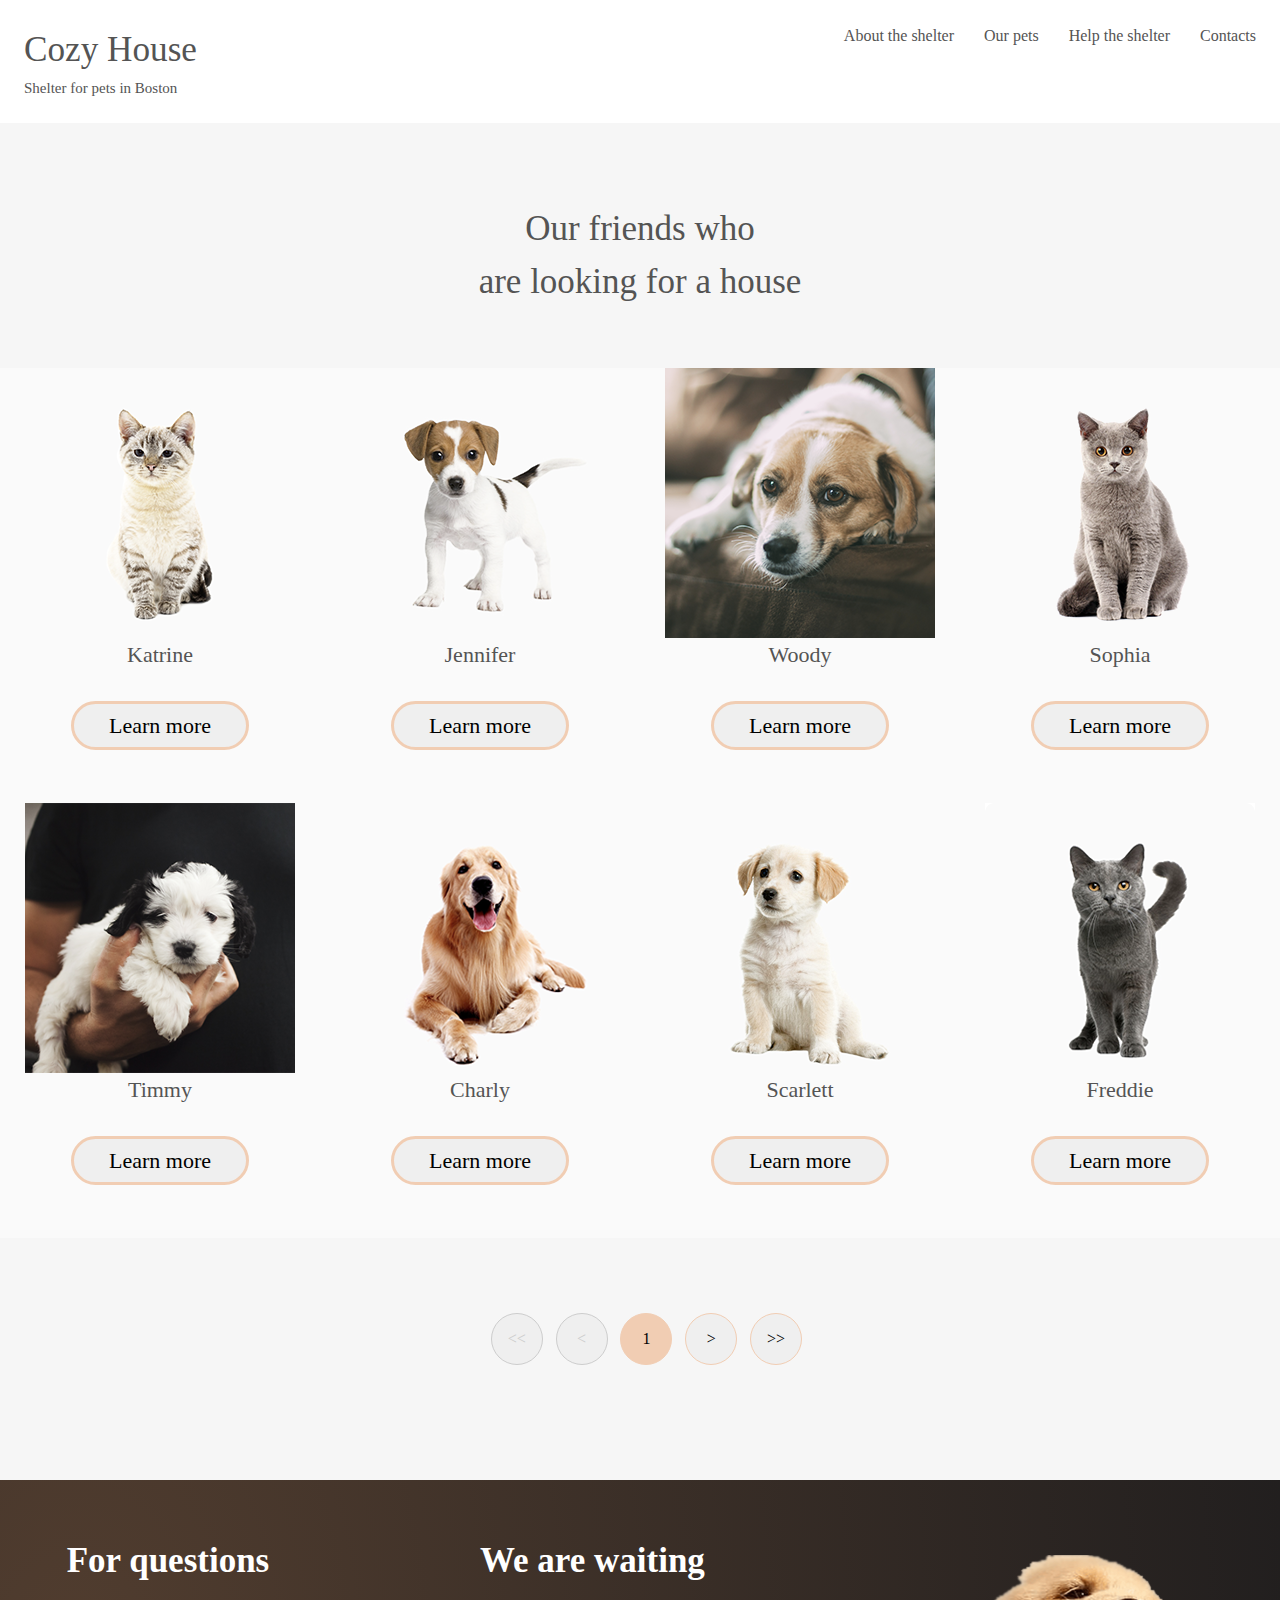
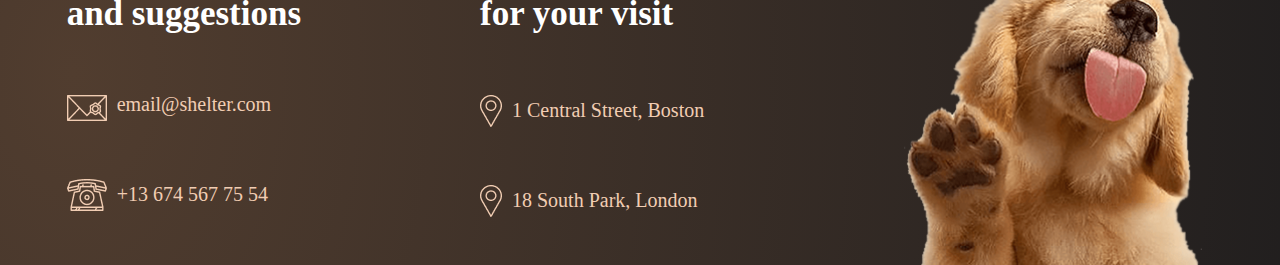
==== Our pets/our_pets.html @ c7be61e6 "Our pets" ====
<!DOCTYPE html>
<html lang="en">
<head>
    <meta charset="UTF-8">
    <meta http-equiv="X-UA-Compatible" content="IE=edge">
    <meta name="viewport" content="width=device-width, initial-scale=1.0">
    <title>Document</title>
    <link rel="stylesheet" href="/style/header.css">
    <link rel="stylesheet" href="/style/footer.css">
    <link rel="stylesheet" href="/style.css">
    <link rel="stylesheet" href="/style/slider.css">
    <link rel="stylesheet" href="/Our pets/our_pets_style.css">
</head>
<body>
    <header>
        <div class="menu">
            <div class="logo">
                <p class="cozy_house">Cozy House</p>
                <p class="shelter">Shelter for pets in Boston</p>
            </div>
            <div class="sub_menu">
                <p><a href="/index.html">About the shelter</a></p>
                <p><a href="/Our pets/our_pets.html">Our pets</a></p>
                <p><a href="">Help the shelter</a></p>
                <p><a href="">Contacts</a></p>
            </div>
        </div>
    </header>
    <section>
        <h3>Our friends who <br> are looking for a house</h3>
        <div class="slider_body">
            <div class="slider_item ">
                <img src="/images/animals/1.png" alt="">
                <p class="name">Katrine</p>
                <button onclick="createWindow(0)">Learn more</button>
            </div>
            <div class="slider_item ">
                <img src="/images/animals/2.png" alt="">
                <p class="name">Jennifer</p>
                <button onclick="createWindow(0)">Learn more</button>
            </div>
            <div class="slider_item ">
                <img src="/images/animals/3.png" alt="">
                <p class="name">Woody</p>
                <button onclick="createWindow(0)">Learn more</button>
            </div>
            <div class="slider_item ">
                <img src="/images/animals/4.png" alt="">
                <p class="name">Sophia</p>
                <button onclick="createWindow(0)">Learn more</button>
            </div>
            <div class="slider_item ">
                <img src="/images/animals/5.png" alt="">
                <p class="name">Timmy</p>
                <button onclick="createWindow(0)">Learn more</button>
            </div>
            <div class="slider_item ">
                <img src="/images/animals/6.png" alt="">
                <p class="name">Charly</p>
                <button onclick="createWindow(0)">Learn more</button>
            </div>
            <div class="slider_item ">
                <img src="/images/animals/7.png" alt="">
                <p class="name">Scarlett</p>
                <button onclick="createWindow(0)">Learn more</button>
            </div>
            <div class="slider_item ">
                <img src="/images/animals/8.png" alt="">
                <p class="name">Freddie</p>
                <button onclick="createWindow(0)">Learn more</button>
            </div>
        </div>
        <div class="buttons">
            <button style="color:#CDCDCD; border: 1px #CDCDCD solid;"><<</button>
            <button style="color:#CDCDCD; border: 1px #CDCDCD solid;"><</button>
            <button style="background: #F1CDB3;">1</button>
            <button class="active">></button>
            <button class="active">>></button>
        </div>
    </section>
    <footer>
        <div>
            <h3>For questions <br> and suggestions</h3>
            <p class="email">email@shelter.com</p>
            <p class="phone">+13 674 567 75 54</p>
        </div>
        <div>
            <h3>We are waiting <br> for your visit</h3>
            <p class="location">1 Central Street, Boston </p>
            <p class="location">18 South Park, London </p>
        </div>
        <img src="/images/footer/footer-puppy.png" alt="">
    </footer>
</body>
</html>
---- style/header.css ----
header{
    background: radial-gradient(100% 215.42% at 0% 0%, #5B483A 0%, #262425 100%), linear-gradient(0deg, #211F20, #211F20);
    padding-top: 35px;
    padding: 24px;
    height: 100%;
}
.menu{
    display: flex;
    justify-content: space-between;
}
.sub_menu{
    display: flex;
}
.sub_menu p{
    padding-left:30px ;
}
.sub_menu p a{
    color: #CDCDCD;
    text-decoration: none
}
.cozy_house{
    color: #F1CDB3;
    font-weight: 400;
    font-size: 35.2px;
}
.shelter{
    font-size: 15px;
    color: #FFFFFF;
}
.sub_header{
    display: flex;
    justify-content: space-between;
}
header .text{
    align-self: center;
    position: relative;
    bottom: 20px;
}
.text h2{
    text-align: 44px;
    font-weight: 400;
    color: #FFFFFF;
}
.text p{
    color: #CDCDCD;
    width: 460px;
}
.text button{
    font-size: 22px;
    font-weight: 400;
    padding: 10px 45px;
    border-radius: 60px;
    background-color: #F1CDB3;
    border: 3px #FDDCC4 solid;
}
.text h2, .text p{
    padding-bottom: 42px;
}
p a:hover {
    border-bottom: 3px solid #F1CDB3;
    cursor: pointer;
    color: #fff;
}
.text button:hover{
    background-color: #FFFFFF;

}
header img{
    position: relative;
    top: 25px;
}
---- style/footer.css ----
footer{
    background: radial-gradient(110.67% 538.64% at 5.73% 50%, #513D2F 0%, #1A1A1C 100%),linear-gradient(0deg, #211F20, #211F20);
    display: flex;
    padding-top: 55px;
    display: flex;
    justify-content: space-around;
}
.location::before{
    content: url('/images/footer/pin.png');
    position: relative;
    right: 10px;
    top: 10px;
}
.email::before{
    content: url('/images/footer/mail.png');
    position: relative;
    right: 10px;
    top: 10px;
}
.phone::before{
    content: url('/images/footer/phone.png');
    position: relative;
    right: 10px;
    top: 10px;
}
footer p{
    color: #F1CDB3;
    font-size: 20px;
    padding-bottom: 50px;
    width: 260px;
}
footer h3{
    color: #fff;
    font-size: 35px;
    padding-bottom: 45px;
    position: relative;
    right: 10px;
}
footer img{
    width: 300px;
    height: 310px;
    position: relative;
    top: 20px;
}
---- style.css ----
/* Указываем box sizing */
*,
*::before,
*::after {
  box-sizing: border-box;
}

/* Убираем внутренние отступы */
ul[class],
ol[class] {
  padding: 0;
}

/* Убираем внешние отступы */
body,
h1,
h2,
h3,
h4,
p,
ul[class],
ol[class],
li,
figure,
figcaption,
blockquote,
dl,
dd {
  margin: 0;
}

/* Выставляем основные настройки по-умолчанию для body */
body {
  min-height: 100vh;
  scroll-behavior: smooth;
  text-rendering: optimizeSpeed;
  line-height: 1.5;
}

/* Удаляем стандартную стилизацию для всех ul и il, у которых есть атрибут class*/
ul[class],
ol[class] {
  list-style: none;
}

/* Элементы a, у которых нет класса, сбрасываем до дефолтных стилей */
a:not([class]) {
  text-decoration-skip-ink: auto;
}

/* Упрощаем работу с изображениями */
img {
  max-width: 100%;
  display: block;
}

/* Указываем понятную периодичность в потоке данных у article*/
article > * + * {
  margin-top: 1em;
}

/* Наследуем шрифты для инпутов и кнопок */
input,
button,
textarea,
select {
  font: inherit;
}

/* Удаляем все анимации и переходы для людей, которые предпочитай их не использовать */
@media (prefers-reduced-motion: reduce) {
  * {
    animation-duration: 0.01ms !important;
    animation-iteration-count: 1 !important;
    transition-duration: 0.01ms !important;
    scroll-behavior: auto !important;
  }
}

body{
  width: 400;
}
---- style/slider.css ----
.slider{
    background-color: #F6F6F6;
    color: #545454;
}


.slider h3{
    padding-top: 80px;
    padding-bottom: 60px;
    text-align: center;
    font-size: 35px;
}
.slider_body{
    display: flex;
    position: relative;
}
.slider_item{
    min-width: 420px;
    height: 435px;
    margin: 0px 100px;
    font-size: 22px;
    background-color: #FAFAFA;
}
.active{
    display: block;
}
.slider_item img{
    /* padding-bottom: 30px; */

    display: block;
    margin-left: auto;
    margin-right: auto 
}
.slider_item p{
    text-align: center;
    color: #545454;
    padding-bottom: 30px;
}
.slider_item button{
    text-align: center;
    font-size: 22px;
    font-weight: 400;
    padding: 5px 35px;
    border-radius: 60px;
    border: 3px #F1CDB3 solid;
    position: relative;
    left: 50%;
    transform: translate(-50%, 0);
}
.to_know{
    font-size: 17px;
    font-weight: 400;
    padding: 5px 35px;
    border-radius: 60px;
    background: #F1CDB3;
    border: 0px;
    position: relative;
    left: 50%;
    transform: translate(-50%, 0);
    margin-top: 60px;
    margin-bottom: 100px;
    padding: 10px 40px;
    border: 3px #F1CDB3 solid;
}

.slider .next{
    transform: rotate(180deg);
    position: relative;
    left: 96%
}
.slider .next, .slider .prev{
    position: relative;
    bottom: 300px;
    width: 52px;
    height: 52px;
    border: 1px #F1CDB3 solid;
    display: flex;
    justify-content: center;
    align-items: center;
    border-radius: 100px;
}
.slider .prev{
    position: relative;
    left: 1%;
}
.slider .next:hover, .slider .prev:hover{
    background-color: #F1CDB3 ;
}
.slider_item button:hover{
    background-color: #F1CDB3 ;
}
.to_know:hover{

    background-color: #fff ;
}
---- Our pets/our_pets_style.css ----
header{
    background: white;
}
header p, header a{
    color: #545454 !important;
}
header a:hover{
    color: #292929 !important;
}
.slider_body{
    flex-wrap: wrap;
    justify-content: center;
}
.slider_item{
    margin: 0;
    min-width: 0;
    flex-basis: 25%;
}
section{
    background: #F6F6F6;
}
section h3{
    padding-top: 80px;
    padding-bottom: 60px;
    color: #545454;
    font-weight: normal;
    font-size: 35px;
    text-align: center;
}
.buttons{
    padding-top: 75px;
    padding-bottom: 115px;
    display: flex;
    justify-content: center;
}
.buttons button{
    width: 52px;
    height: 52px;
    margin-left: 1%;
    border: 1px #F1CDB3 solid;
    display: flex;
    justify-content: center;
    align-items: center;
    border-radius: 100px;
}
.active:hover{
    background:#F1CDB3 ;
}
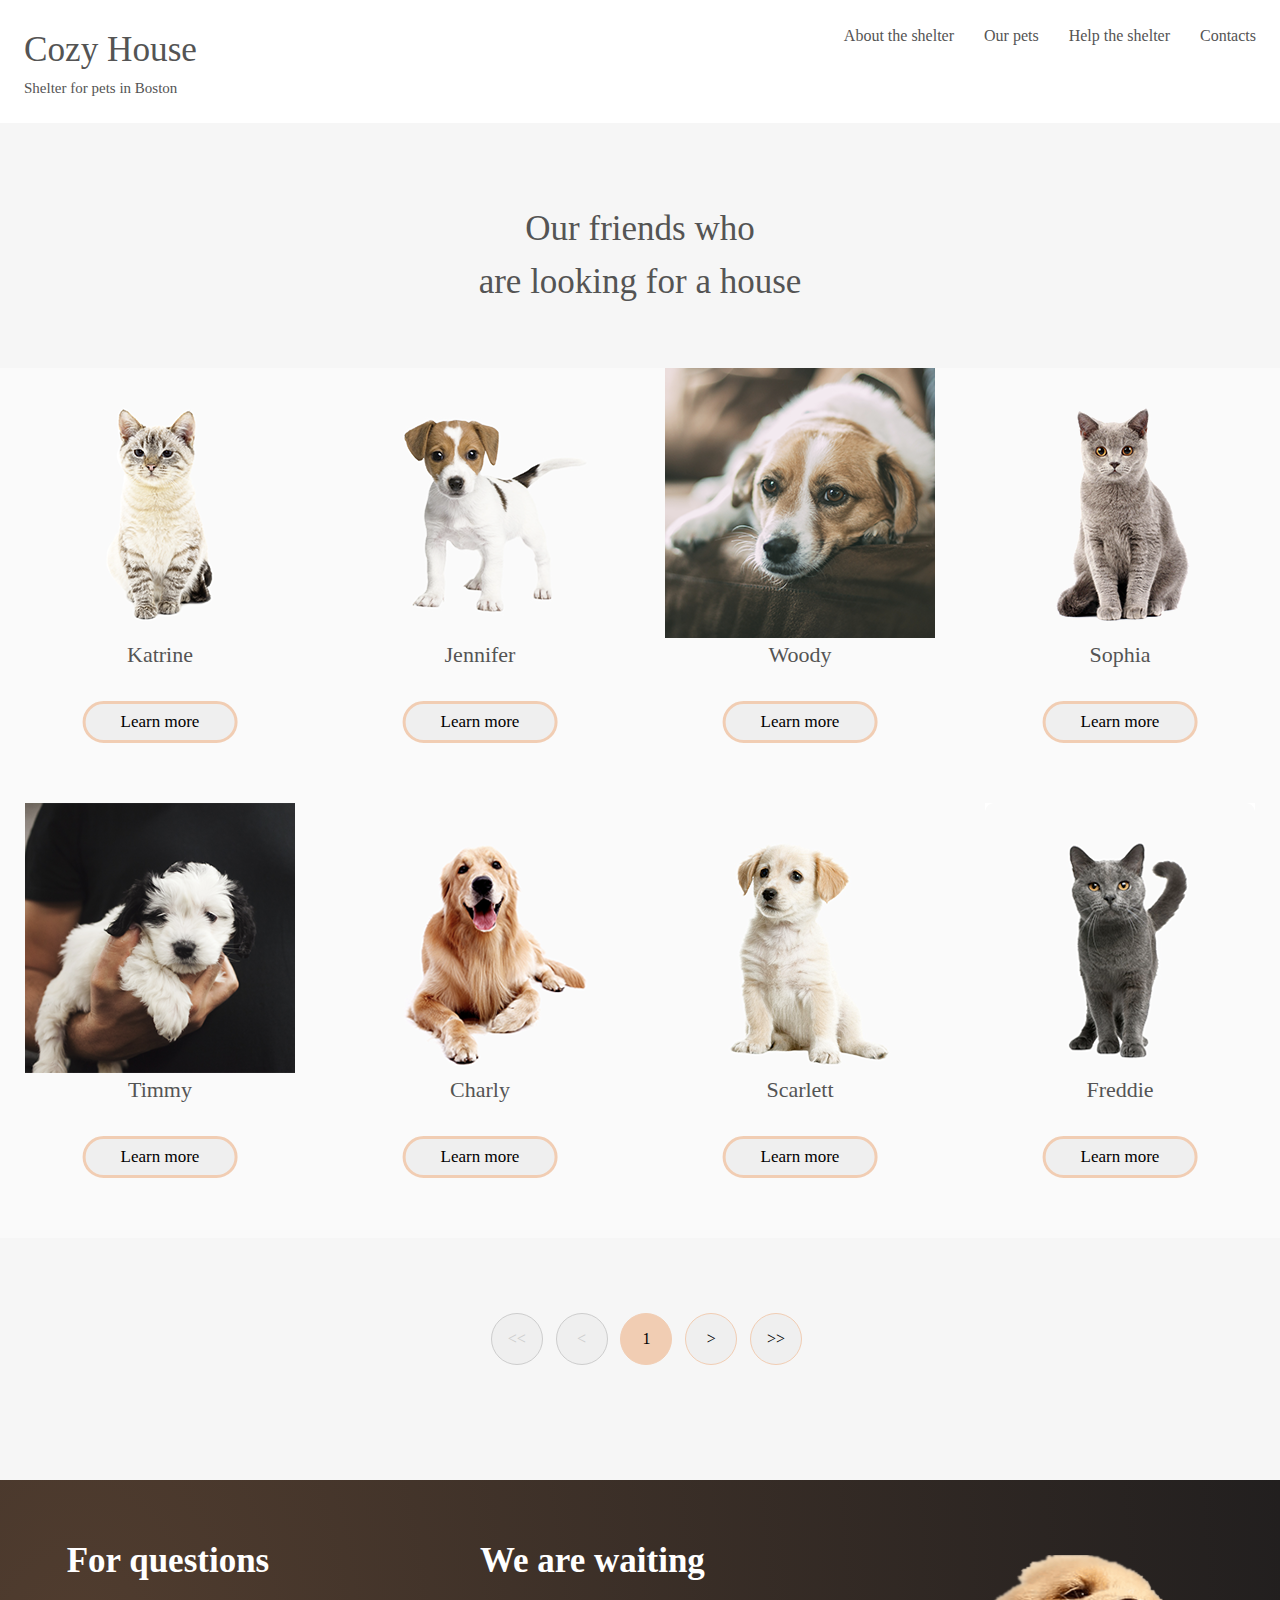
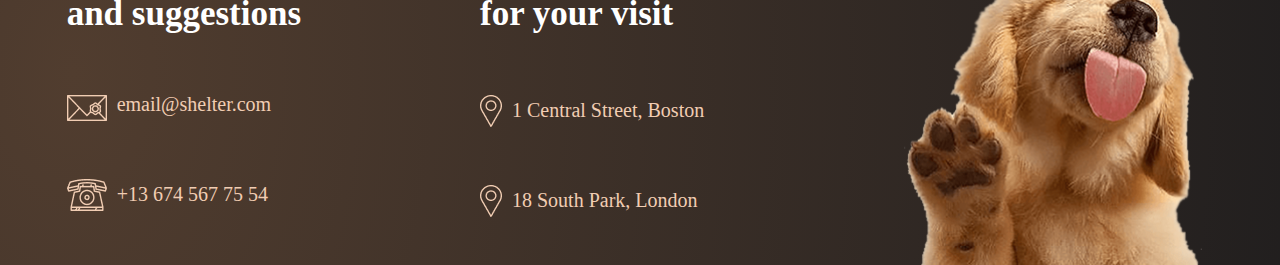
==== commit 8566d86b: "adapt Our pets.html" ====
--- a/Our pets/our_pets.html
+++ b/Our pets/our_pets.html
@@ -10,21 +10,38 @@
     <link rel="stylesheet" href="/style.css">
     <link rel="stylesheet" href="/style/slider.css">
     <link rel="stylesheet" href="/Our pets/our_pets_style.css">
+    <link rel="stylesheet" href="/style/menu.css">
 </head>
 <body>
     <header>
-        <div class="menu">
+        <input type="checkbox" id="nav-toggle" hidden>
+        <nav class="nav">
             <div class="logo">
                 <p class="cozy_house">Cozy House</p>
                 <p class="shelter">Shelter for pets in Boston</p>
             </div>
-            <div class="sub_menu">
-                <p><a href="/index.html">About the shelter</a></p>
-                <p><a href="/Our pets/our_pets.html">Our pets</a></p>
-                <p><a href="">Help the shelter</a></p>
-                <p><a href="">Contacts</a></p>
+            <ul>
+                <li><p><a href="/index.html ">About the shelter</a></p>
+                <li><p><a href="/Our pets/our_pets.html">Our pets</a></p>
+                <li><p><a href="">Help the shelter</a></p>
+                <li><p><a href="">Contacts</a></p>
+            </ul>
+        </nav>
+            <div class="menu" >
+                <div class="logo">
+                    <p class="cozy_house">Cozy House</p>
+                    <p class="shelter">Shelter for pets in Boston</p>
+                </div>
+                    <label for="nav-toggle" class="nav-toggle" onclick></label>
+                  
+           
+                <div class="sub_menu">
+                    <p><a href="/index.html ">About the shelter</a></p>
+                    <p><a href="/Our pets/our_pets.html">Our pets</a></p>
+                    <p><a href="">Help the shelter</a></p>
+                    <p><a href="">Contacts</a></p>
+                </div>
             </div>
-        </div>
     </header>
     <section>
         <h3>Our friends who <br> are looking for a house</h3>
@@ -91,5 +108,6 @@
         </div>
         <img src="/images/footer/footer-puppy.png" alt="">
     </footer>
+    <script src="/Our pets/our_pets_sctipt.js" ></script>
 </body>
 </html>--- a/style/header.css
+++ b/style/header.css
@@ -68,4 +68,51 @@
 header img{
     position: relative;
     top: 25px;
-}+}
+@media screen and (max-width: 780px) {
+    header img{
+        width: 500px;
+        height: 570px;
+        margin: 0 auto;
+    }
+    header button{
+        position: relative;
+        left: 50%;
+        transform: translate(-50%, 0);
+    }
+    .sub_header{
+        padding-top: 40px;
+        flex-direction: column;
+    }
+}
+@media screen and (max-width: 480px){
+    .logo{
+        position: relative;
+        right: 50px;
+    }
+    header img{
+        width: 260px;
+        height: 270px;
+    }
+    header h2,  header p { 
+        padding: 0px 20%;
+        text-align: center;
+    }
+}
+
+
+
+
+
+
+
+
+
+
+
+
+
+
+
+
+
--- a/style/footer.css
+++ b/style/footer.css
@@ -1,6 +1,5 @@
 footer{
     background: radial-gradient(110.67% 538.64% at 5.73% 50%, #513D2F 0%, #1A1A1C 100%),linear-gradient(0deg, #211F20, #211F20);
-    display: flex;
     padding-top: 55px;
     display: flex;
     justify-content: space-around;
@@ -41,4 +40,19 @@
     height: 310px;
     position: relative;
     top: 20px;
+}
+@media screen and (max-width: 780px){
+    footer{
+        flex-wrap: wrap;
+    }
+    footer img{
+        display: block;
+        top: 0;
+        width: 300px;
+        height: 310px;
+    }
+    footer div{
+        flex: 0 1 50%;
+        padding-left: 40px;
+    }
 }--- a/style.css
+++ b/style.css
@@ -50,7 +50,7 @@
 
 /* Упрощаем работу с изображениями */
 img {
-  max-width: 100%;
+
   display: block;
 }
 
@@ -81,3 +81,10 @@
   width: 400;
 }
 
+@media screen and (max-width: 420px){
+
+   h3{
+      text-align: center !important;
+      font-size: 25px !important;
+  }
+}--- a/style/slider.css
+++ b/style/slider.css
@@ -2,7 +2,6 @@
     background-color: #F6F6F6;
     color: #545454;
 }
-
 
 .slider h3{
     padding-top: 80px;
@@ -11,11 +10,12 @@
     font-size: 35px;
 }
 .slider_body{
+    justify-content: center;
     display: flex;
     position: relative;
 }
 .slider_item{
-    min-width: 420px;
+    min-width: 20%;
     height: 435px;
     margin: 0px 100px;
     font-size: 22px;
@@ -25,8 +25,6 @@
     display: block;
 }
 .slider_item img{
-    /* padding-bottom: 30px; */
-
     display: block;
     margin-left: auto;
     margin-right: auto 
@@ -38,7 +36,7 @@
 }
 .slider_item button{
     text-align: center;
-    font-size: 22px;
+    font-size: 17px;
     font-weight: 400;
     padding: 5px 35px;
     border-radius: 60px;
@@ -66,9 +64,12 @@
 .slider .next{
     transform: rotate(180deg);
     position: relative;
-    left: 96%
+    left: 94%;
+    bottom: 150px;
+    
 }
 .slider .next, .slider .prev{
+    display: inline-block;
     position: relative;
     bottom: 300px;
     width: 52px;
@@ -78,6 +79,9 @@
     justify-content: center;
     align-items: center;
     border-radius: 100px;
+}
+.arrow{
+    display: flex;
 }
 .slider .prev{
     position: relative;
@@ -92,4 +96,62 @@
 .to_know:hover{
 
     background-color: #fff ;
+}
+
+@media screen and (max-width: 780px) {
+    .slider_item button{
+        padding: 2px 25px;
+    }
+    .slider .next{
+        left: 85%;
+    }
+    .slider_item{
+        margin: 0px 40px;
+    }
+    .slider_item img{
+        width: auto;
+        height: 40%;
+    }
+    .slider_item:nth-child(3){
+        display: none;
+    }
+    .slider .next, .slider .prev{
+        width: 42px;
+        height: 42px;
+    }
+}
+@media screen and (max-width: 420px) {
+    .slider_item:nth-child(2){
+        display: none;
+    }
+    .slider_item{
+        margin: 0;
+    }
+    .slider_item button{
+        font-size: 15px;
+        width: 100PX;
+        padding: 5px 10px ;
+    }
+    .slider_item img{
+        max-width: 200px;
+        position: relative;
+        height: 200px;
+    }
+    .slider_body{
+        height:300px;
+    }
+    .slider .next, .slider .prev{
+        left: 10%;
+        top: 30px;
+        bottom: 200px;
+        
+    }
+    .slider .next{
+        left: 65%;
+    }
+}
+@media screen and (max-width: 320px){
+    .slider .next{
+        left: 60%; 
+    }
 }--- a/Our pets/our_pets_style.css
+++ b/Our pets/our_pets_style.css
@@ -46,3 +46,23 @@
 .active:hover{
     background:#F1CDB3 ;
 }
+.nav{
+    background: #F6F6F6 !important;
+    font-size: 25px;
+}
+.nav-toggle::after{
+    color: black !important;
+}
+@media screen and (max-width: 770px) {
+    .slider_body{
+        height: 100%;
+    }
+    .slider_item {
+     flex-basis: 50%;
+    }
+}
+@media screen and (max-width: 320px) {
+    .slider_item {
+     flex-basis: 100%;
+    }
+}--- a/style/menu.css
+++ b/style/menu.css
@@ -0,0 +1,410 @@
+@charset "UTF-8";
+
+/**
+ * Переключаемая боковая панель навигации
+ * выдвигающаяся по клику слева
+ */
+
+.nav {
+    /*  ширна произвольная, не стесняйтесь экспериментировать */
+    width: 320px;
+    min-width: 320px;
+    /* фиксируем и выставляем высоту панели на максимум */
+    height: 100%;
+    position: fixed;
+    top: 0;
+    bottom: 0;
+    margin: 0;
+    /* сдвигаем (прячем) панель относительно левого края страницы */
+    left: -320px;
+    /* внутренние отступы */
+    padding: 15px 20px;
+    /* плавный переход смещения панели */
+    -webkit-transition: left 0.3s;
+    -moz-transition: left 0.3s;
+    transition: left 0.3s;
+    /* определяем цвет фона панели */
+    background: #292929;
+    /* поверх других элементов */
+    z-index: 2000;
+}
+.nav li p ,.nav li a{
+    color: #CDCDCD;
+    text-decoration: none;
+    padding: 0;
+    font-size: 25px;
+}
+.nav ul{
+    position: relative;
+    top: 260px;
+}
+/**
+ * Кнопка переключения панели
+ * тег <label>
+ */
+
+.nav-toggle {
+    /* абсолютно позиционируем */
+    position: absolute;
+    /* относительно левого края панели */
+    right: 30%;
+    width: 40px;
+    /* отступ от верхнего края панели */
+    top: 1em;
+    /* внутренние отступы */
+    padding: 0.5em;
+    /* определяем цвет фона переключателя
+     * чаще вчего в соответствии с цветом фона панели
+    */
+    background: inherit;
+    /* цвет текста */
+    color: #dadada;
+    /* вид курсора */
+    cursor: pointer;
+    /* размер шрифта */
+    font-size: 1.8em;
+    line-height: 1;
+    /* всегда поверх других элементов страницы */
+    z-index: 2001;
+    /* анимируем цвет текста при наведении */
+    -webkit-transition: color .25s ease-in-out;
+    -moz-transition: color .25s ease-in-out;
+    transition: color .25s ease-in-out;
+}
+
+
+/* определяем текст кнопки 
+ * символ Unicode (TRIGRAM FOR HEAVEN)
+*/
+
+.nav-toggle:after {
+    content: '\2630';
+    text-decoration: none;
+    color: #F1CDB3;
+}
+
+
+/* цвет текста при наведении */
+
+.nav-toggle:hover {
+    color: #f4f4f4;
+}
+
+
+/**
+ * Скрытый чекбокс (флажок)
+ * невидим и недоступен :)
+ * имя селектора атрибут флажка
+ */
+
+[id='nav-toggle'] {
+    position: absolute;
+    display: none;
+}
+
+
+/**
+ * изменение положения переключателя 
+ * при просмотре на мобильных устройствах
+ * когда навигация раскрыта, распологаем внутри панели
+*/
+
+[id='nav-toggle']:checked ~ .nav > .nav-toggle {
+    left: auto;
+    right: 2px;
+    top: 1em;
+}
+
+
+/**
+ * Когда флажок установлен, открывается панель
+ * используем псевдокласс:checked
+ */
+
+[id='nav-toggle']:checked ~ .nav {
+    left: 0;
+    box-shadow:4px 0px 20px 0px rgba(0,0,0, 0.5);
+    -moz-box-shadow:4px 0px 20px 0px rgba(0,0,0, 0.5);
+    -webkit-box-shadow:4px 0px 20px 0px rgba(0,0,0, 0.5);
+    overflow-y: auto;
+}
+
+
+/* 
+ * смещение контента страницы
+ * на размер ширины панели,
+ * фишка необязательная, на любителя
+*/
+
+[id='nav-toggle']:checked ~ main > article {
+    -webkit-transform: translateX(320px);
+    -moz-transform: translateX(320px);
+    transform: translateX(320px);
+}
+
+
+/*
+ * изменение символа переключателя,
+ * привычный крестик (MULTIPLICATION X), 
+ * вы можете испльзовать любой другой значок
+*/
+
+[id='nav-toggle']:checked ~ .nav > .nav-toggle:after {
+    content: '\2715';
+}
+
+
+/**
+ * профиксим баг в Android <= 4.1.2
+ * см: http://timpietrusky.com/advanced-checkbox-hack
+ */
+
+body {
+    -webkit-animation: bugfix infinite 1s;
+}
+
+@-webkit-keyframes bugfix {
+    to {
+      padding: 0;
+    }
+}
+
+
+/**
+ * позаботьтимся о средних и маленьких экранах
+ * мобильных устройств
+ */
+
+@media screen and (min-width: 320px) {
+    html,
+    body {
+      margin: 0;
+      overflow-x: hidden;
+    }
+}
+
+@media screen and (max-width: 320px) {
+    html,
+    body {
+      margin: 0;
+      overflow-x: hidden;
+    }
+    .nav {
+      width: 100%;
+      box-shadow: none
+    }
+}
+
+
+/**
+ * Формируем стиль заголовка (логотип) панели 
+*/
+
+.nav h2 {
+    width: 90%;
+    padding: 0;
+    margin: 10px 0;
+    text-align: center;
+    text-shadow: rgba(255, 255, 255, .1) -1px -1px 1px, rgba(0, 0, 0, .5) 1px 1px 1px;
+    font-size: 1.3em;
+    line-height: 1.3em;
+    opacity: 0;
+    transform: scale(0.1, 0.1);
+    -ms-transform: scale(0.1, 0.1);
+    -moz-transform: scale(0.1, 0.1);
+    -webkit-transform: scale(0.1, 0.1);
+    transform-origin: 0% 0%;
+    -ms-transform-origin: 0% 0%;
+    -moz-transform-origin: 0% 0%;
+    -webkit-transform-origin: 0% 0%;
+    transition: opacity 0.8s, transform 0.8s;
+    -ms-transition: opacity 0.8s, -ms-transform 0.8s;
+    -moz-transition: opacity 0.8s, -moz-transform 0.8s;
+    -webkit-transition: opacity 0.8s, -webkit-transform 0.8s;
+}
+
+.nav h2 a {
+    color: #dadada;
+    text-decoration: none;
+    text-transform: uppercase;
+}
+
+
+/*плавное появление заголовка (логотипа) при раскрытии панели */
+
+[id='nav-toggle']:checked ~ .nav h2 {
+    opacity: 1;
+    transform: scale(1, 1);
+    -ms-transform: scale(1, 1);
+    -moz-transform: scale(1, 1);
+    -webkit-transform: scale(1, 1);
+}
+
+
+/**
+ * формируем непосредственно само меню
+ * используем неупорядоченный список для пунктов меню
+ * прикрутим трансфомации и плавные переходы
+ */
+
+.nav > ul {
+    display: block;
+    margin: 0;
+    padding: 0;
+    list-style: none;
+}
+
+.nav > ul > li {
+    line-height: 2.5;
+    opacity: 0;
+    -webkit-transform: translateX(-50%);
+    -moz-transform: translateX(-50%);
+    -ms-transform: translateX(-50%);
+    transform: translateX(-50%);
+    -webkit-transition: opacity .5s .1s, -webkit-transform .5s .1s;
+    -moz-transition: opacity .5s .1s, -moz-transform .5s .1s;
+    -ms-transition: opacity .5s .1s, -ms-transform .5s .1s;
+    transition: opacity .5s .1s, transform .5s .1s;
+}
+
+[id='nav-toggle']:checked ~ .nav > ul > li {
+    opacity: 1;
+    -webkit-transform: translateX(0);
+    -moz-transform: translateX(0);
+    -ms-transform: translateX(0);
+    transform: translateX(0);
+}
+
+
+/* определяем интервалы появления пунктов меню */
+
+.nav > ul > li:nth-child(2) {
+    -webkit-transition: opacity .5s .2s, -webkit-transform .5s .2s;
+    transition: opacity .5s .2s, transform .5s .2s;
+}
+
+.nav > ul > li:nth-child(3) {
+    -webkit-transition: opacity .5s .3s, -webkit-transform .5s .3s;
+    transition: opacity .5s .3s, transform .5s .3s;
+}
+
+.nav > ul > li:nth-child(4) {
+    -webkit-transition: opacity .5s .4s, -webkit-transform .5s .4s;
+    transition: opacity .5s .4s, transform .5s .4s;
+}
+
+.nav > ul > li:nth-child(5) {
+    -webkit-transition: opacity .5s .5s, -webkit-transform .5s .5s;
+    transition: opacity .5s .5s, transform .5s .5s;
+}
+
+.nav > ul > li:nth-child(6) {
+    -webkit-transition: opacity .5s .6s, -webkit-transform .5s .6s;
+    transition: opacity .5s .6s, transform .5s .6s;
+}
+
+.nav > ul > li:nth-child(7) {
+    -webkit-transition: opacity .5s .7s, -webkit-transform .5s .7s;
+    transition: opacity .5s .7s, transform .5s .7s;
+}
+
+
+/**
+ * оформление ссылок пунктов меню
+ */
+
+.nav > ul > li > a {
+    display: inline-block;
+    position: relative;
+    padding: 0;
+    font-family: 'Open Sans', sans-serif;
+    font-weight: 300;
+    font-size: 1.2em;
+    color: #dadada;
+    width: 100%;
+    text-decoration: none;
+    /* плавный переход */
+    -webkit-transition: color .5s ease, padding .5s ease;
+    -moz-transition: color .5s ease, padding .5s ease;
+    transition: color .5s ease, padding .5s ease;
+}
+
+
+/**
+ * состояние ссылок меню при наведении
+ */
+
+.nav > ul > li > a:hover,
+.nav > ul > li > a:focus {
+    color: white;
+    padding-left: 15px;
+}
+
+
+/**
+ * линия подчеркивания ссылок меню
+ */
+
+.nav > ul > li > a:before {
+    content: '';
+    display: block;
+    position: absolute;
+    right: 0;
+    bottom: 0;
+    height: 1px;
+    width: 100%;
+    -webkit-transition: width 0s ease;
+    transition: width 0s ease;
+}
+
+.nav > ul > li > a:after {
+    content: '';
+    display: block;
+    position: absolute;
+    left: 0;
+    bottom: 0;
+    height: 1px;
+    width: 100%;
+    background: #3bc1a0;
+    -webkit-transition: width .5s ease;
+    transition: width .5s ease;
+}
+
+
+/**
+ * анимируем линию подчеркивания 
+ * ссылок при наведении
+ */
+
+.nav > ul > li > a:hover:before {
+    width: 0%;
+    background: #3bc1a0;
+    -webkit-transition: width .5s ease;
+    transition: width .5s ease;
+}
+
+.nav > ul > li > a:hover:after {
+    width: 0%;
+    background: transparent;
+    -webkit-transition: width 0s ease;
+    transition: width 0s ease;
+}
+.nav-toggle{
+    display: none;
+}
+@media screen and (max-width: 480px){
+    .nav-toggle{
+        display: block;
+    }
+    .sub_menu{
+        display: none;
+    }
+    .cozy_house{
+        font-size: 25px;
+        width: 300px;
+        text-align: left;
+    }
+    .shelter{
+        text-align: left;
+    }
+}